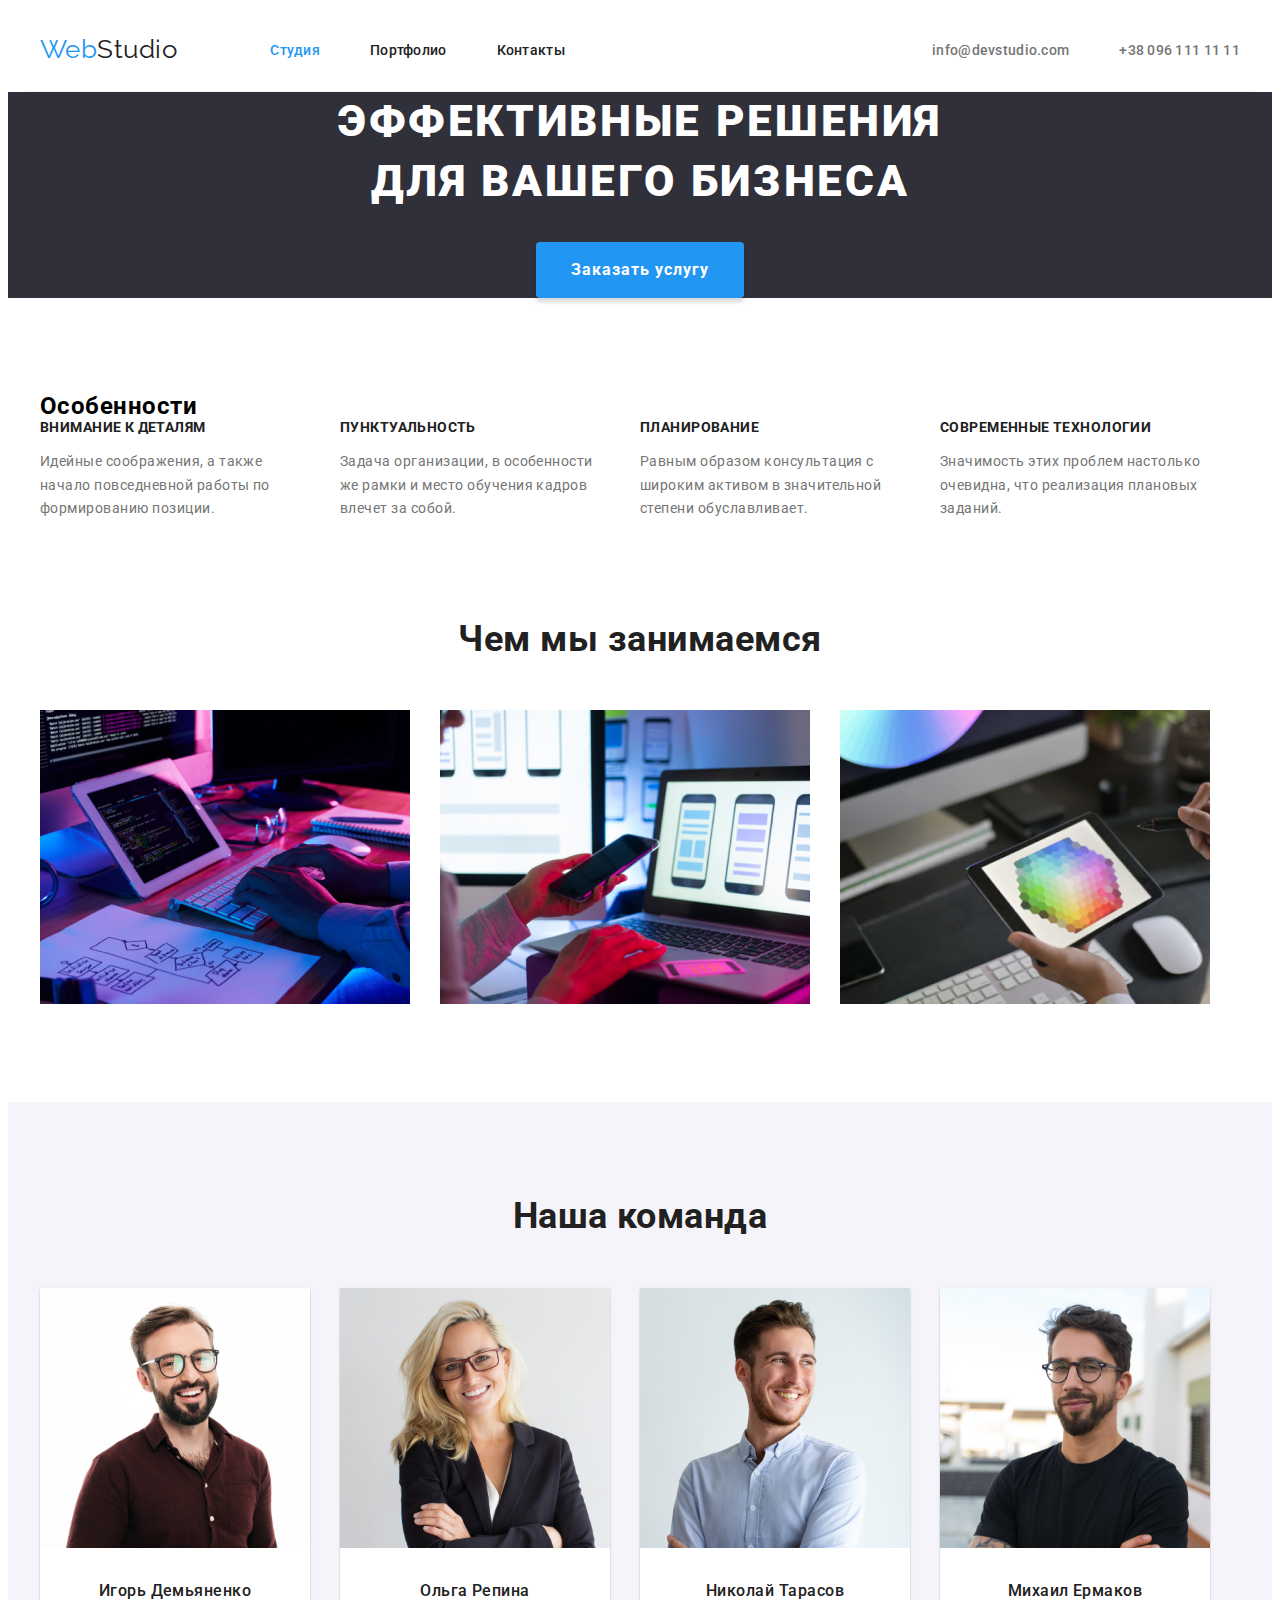
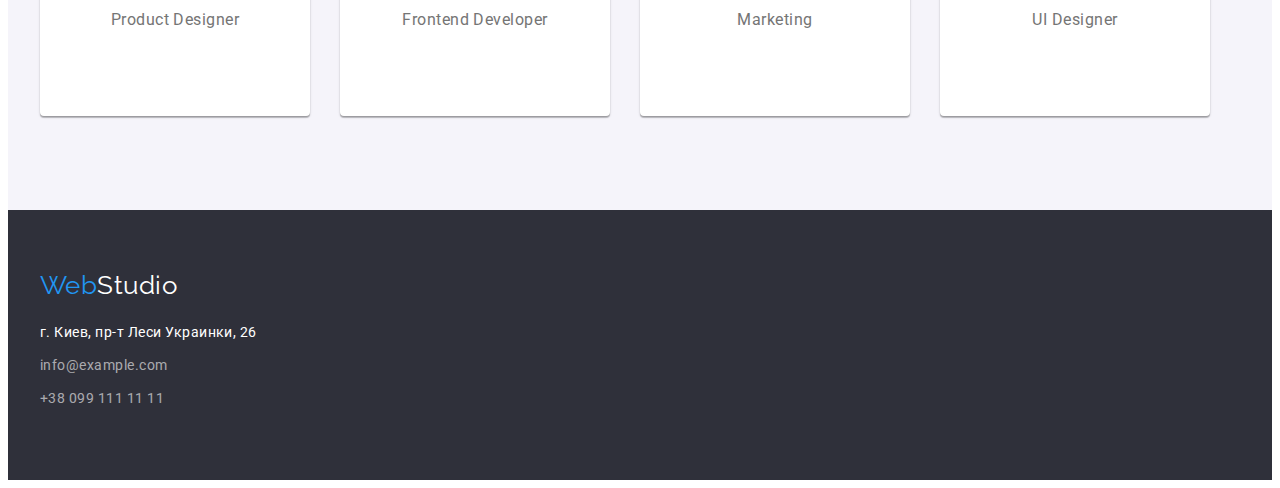
==== index.html @ 295aceac "HW03" ====
<!DOCTYPE html>
<html lang="en">
  <head>
    <meta charset="UTF-8" />
    <meta http-equiv="X-UA-Compatible" content="IE=edge" />
    <meta name="viewport" content="width=device-width, initial-scale=1.0" />
    <title>WebStudio</title>
    <link
      href="https://fonts.googleapis.com/css2?family=Raleway:wght@700&family=Roboto:wght@400;500;700;900&display=swap"
      rel="stylesheet"
    />
    <link
      rel="stylesheet"
      href="https://cdnjs.cloudflare.com/ajax/libs/modern-normalize/1.1.0/modern-normalize.min.css"
      integrity="sha512-wpPYUAdjBVSE4KJnH1VR1HeZfpl1ub8YT/NKx4PuQ5NmX2tKuGu6U/JRp5y+Y8XG2tV+wKQpNHVUX03MfMFn9Q=="
      crossorigin="anonymous"
      referrerpolicy="no-referrer"
    />
    <link rel="stylesheet" href="./css/styles.css" />
  </head>

  <body>
    <!-- Верхняя линия -->

    <header class="page-head">
      <div class="container main-nav">
        <nav class="main-nav">
          <a href="./index.html" class="logo"><span>Web</span>Studio</a>
          <ul class="site-nav">
            <li class="item">
              <a href="" class="link active">Студия</a>
            </li>
            <li class="item">
              <a href="./portfolio.html" class="link">Портфолио</a>
            </li>
            <li class="item">
              <a href="" class="link">Контакты</a>
            </li>
          </ul>
        </nav>
        <ul class="cont-nav">
          <li class="item">
            <a href="mailto:info@devstudio.com" class="link"
              >info@devstudio.com
            </a>
          </li>
          <li class="item">
            <a href="tel:+380961111111" class="link">+38 096 111 11 11</a>
          </li>
        </ul>
      </div>
    </header>

    <main>
      <!-- Шапка -->

      <section class="hero">
        <div class="container">
          <h1 class="title">
            Эффективные решения <br />
            для вашего бизнеса
          </h1>
          <button type="button" class="btn">Заказать услугу</button>
        </div>
      </section>

      <!-- Особенности -->

      <section class="feauture">
        <div class="container">
          <h2 class="title">Особенности</h2>
          <ul class="feauture-list">
            <li class="item">
              <h3 class="title">Внимание к деталям</h3>
              <p class="subtitle">
                Идейные соображения, а также начало повседневной работы по
                формированию позиции.
              </p>
            </li>
            <li class="item">
              <h3 class="title">Пунктуальность</h3>
              <p class="subtitle">
                Задача организации, в особенности же рамки и место обучения
                кадров влечет за собой.
              </p>
            </li>
            <li class="item">
              <h3 class="title">Планирование</h3>
              <p class="subtitle">
                Равным образом консультация с широким активом в значительной
                степени обуславливает.
              </p>
            </li>
            <li class="item">
              <h3 class="title">Современные технологии</h3>
              <p class="subtitle">
                Значимость этих проблем настолько очевидна, что реализация
                плановых заданий.
              </p>
            </li>
          </ul>
        </div>
      </section>

      <!-- Чем мы занимаемся -->
      <div class="container">
        <section class="work">
          <h2 class="title">Чем мы занимаемся</h2>
          <ul class="work-list">
            <li class="item">
              <img
                src="./images/img.jpg"
                alt="Верстка"
                width="370"
                height="294"
              />
            </li>
            <li class="item">
              <img
                src="./images/img2.jpg"
                alt="Дизайн"
                width="370"
                height="294"
              />
            </li>
            <li class="item">
              <img
                src="./images/img3.jpg"
                alt="Внешнее оформление"
                width="370"
                height="294"
              />
            </li>
          </ul>
        </section>
      </div>
      <!-- Наша команда -->
      <section class="team">
        <div class="container">
          <h2 class="title">Наша команда</h2>
          <ul class="team-list">
            <li class="item box">
              <img
                src="./images/man1.jpg"
                alt="Дезайнер"
                width="270"
                height="260"
              />
              <h3 class="subtitle">Игорь Демьяненко</h3>
              <p class="paragraph">Product Designer</p>
            </li>

            <li class="item box">
              <img
                src="./images/woman2.jpg"
                alt="Разработчик"
                width="270"
                height="260"
              />
              <h3 class="subtitle">Ольга Репина</h3>
              <p class="paragraph">Frontend Developer</p>
            </li>

            <li class="item box">
              <img
                src="./images/man3.jpg"
                alt="Маркетинг"
                width="270"
                height="260"
              />
              <h3 class="subtitle">Николай Тарасов</h3>
              <p class="paragraph">Marketing</p>
            </li>

            <li class="item box">
              <img
                src="./images/man4.jpg"
                alt="Дезайнер"
                width="270"
                height="260"
              />
              <h3 class="subtitle">Михаил Ермаков</h3>
              <p class="paragraph">UI Designer</p>
            </li>
          </ul>
        </div>
      </section>
    </main>
    <!-- Подвал -->

    <footer class="footer">
      <div class="container">
        <a href="./index.html" class="logo"><span>Web</span>Studio</a>
        <address>
          <ul class="address-list">
            <li class="item">
              <a
                href="https://bit.ly/3pXMvUd"
                target="_blank"
                rel="noopener noreferrer"
                class="link"
              >
                г. Киев, пр-т Леси Украинки, 26</a
              >
            </li>
            <li class="item">
              <a href="" class="cont">info@example.com</a>
            </li>
            <li class="item">
              <a href="" class="cont">+38 099 111 11 11</a>
            </li>
          </ul>
        </address>
      </div>
    </footer>
  </body>
</html>
---- css/styles.css ----
/* Палитра */
/* Цвет текста: 
  основной- #212121;
  доп- #757575;
  при hover-#2196F3; */
/* Цвет фона:
  основной- #FFFFFF;
  доп- #2F303A;
      #F5F4FA; */
body { 
  letter-spacing: 0.03em;
  font-family: Roboto, sans-serif;
  background-color: #ffffff;
}
.page-head ul, a {
  list-style: none;
  text-decoration: none;
  }
.container {
  padding-right: 15px;
  padding-left: 15px;
  margin-left: auto;
  margin-right: auto;
  width: 1200px;
  /* outline: 2px solid tomato; */
}
.page-head .main-nav {
  justify-content: space-between;
  display: flex;
  align-items: center;
}
.page-head a.active {
  color: #2196f3;
}
.page-head .container {
  border-bottom-width: 1200px;
  border-bottom: 1px solid #F5F4FA;
}
.logo {
  margin-right: 93px; 
  font-family: Raleway, cursive;
  font-size: 26px;
  line-height: 1.19;
  color: #212121;
}
.logo:hover,
.logo:focus {
  color: #2196f3;
}
.logo span {
  color: #2196f3;
}
/* site-nav */
.site-nav  {
  display: flex;
  margin-bottom: 32px;
  padding-left: 0;
  margin-top: 32px;
}
.site-nav .link {
  padding: 32px 0;
  font-weight: 500;
  font-size: 14px;
  line-height: 1.14;
  letter-spacing: 0.02em;
  color: #212121;
}
.site-nav .link:hover,
.site-nav .link:focus {
  color: #2196f3;
}
.site-nav .item {
  margin-right: 50px;
}
.site-nav .item:last-child {
  margin-right: 0;
}
/* cont-nav */
.cont-nav {
  padding: 0;
  margin-bottom: 0;
  margin-top: 0;
  display: flex;  
}
.cont-nav .item {
 margin-right: 50px;
}
.cont-nav .link { 
  padding: 0;
  font-weight: 500;
  font-size: 14px;
  line-height: 16px;
  letter-spacing: 0.02em;
  color: #757575;
}
.cont-nav .item:last-child {
  margin-right: 0;
}
.cont-nav .link:hover,
.cont-nav .link:focus {
  color: #2196f3;
}
.item .img-before::before {
  display: inline-block;
  overflow-x: clip;
  width: 16px;
  height: 12px;
  margin-right: 10px;
  background-repeat: no-repeat;
  background-position: center;
  background-size: contain; 
}
.item .mail::before {
  content: url("../images/envelope.svg");
} 
.item .tel::before {
  content: url("../images/Vector.svg");
}
/* hero*/
 .hero ul, a {
  list-style: none;
  text-decoration: none;
  }
.hero  {
  text-align: center;
  color: #ffffff;
  background-color: #2f303a;
  margin-left: auto;
  margin-right: auto;
}
.hero .title {
  margin-bottom:30px;
  margin-top: 0;
  font-weight: 900;
  font-size: 44px;
  line-height: 1.36;
  letter-spacing: 0.06em;
  text-transform: uppercase;
}
.hero .btn {
  font-family: "Roboto";
  font-style: normal;
  font-weight: 700;
  font-size: 16px;
  line-height: 30px;
  letter-spacing: 0.06em;
  cursor: pointer;
  color: #ffffff;
  background-color: #2196f3;
  border-radius: 4px;
  border: solid transparent;
  padding: 10px 32px;
  box-shadow: 0px 4px 4px rgba(0, 0, 0, 0.15);
} 
/* section */
.feauture ul, a {
  list-style: none;
  text-decoration: none;
  }
.feauture .container {
  padding-top: 94px;
  padding-bottom: 94px;
}
.feauture-list {
  padding: 0;
  margin-bottom: 0;
  margin-top: 0;
  display: flex;
}
.feauture h2 {
  margin: 0;
  padding: 0;
  text-align: start;
}
.feauture-list .title {
  font-weight: 700;
  font-size: 14px;
  line-height: 1.14;
  letter-spacing: 0.03em;
  text-transform: uppercase;
  margin-top: 0;
  color: #212121;
}
.feauture-list .subtitle {
  min-height: 75px;
  width: 270px;
  margin-bottom: 0;
  font-weight: 400;
  font-size: 14px;
  line-height: 1.71;
  color: #757575;
}
.feauture .item {
  margin-right: 30px;
}
.feauture .item:last-child {
  margin-right: 0;
}
/* work */
.work ul, a {
  list-style: none;
  text-decoration: none;
  }
.work-list .item {
  margin-right: 30px;
}
.work-list .item:last-child {
  margin-right: 0;
}
.work-list {
  padding-bottom: 94px;
  padding-left: 0;
  margin-bottom: 0;
  margin-top: 0;
  display: flex;
}
.work .title {
  text-align: center;
  margin-bottom: 50px;
  margin-top: 0;
  font-size: 36px;
  line-height: 1.16;
  color: #212121;
}
/* team */
.team ul, a {
  list-style: none;
  text-decoration: none;
  }
.team {
  background-color: #f5f4fa;
}
.team .title {
  text-align: center;
  padding-top: 94px;
  margin-top: 0;
  margin-bottom: 50px;
  font-size: 36px;
  line-height: 1.16;
  color: #212121;
}
.team-list {
  padding-left: 0;
  padding-bottom: 94px;
  margin-top: 0;
  margin-bottom: 0;
  display: flex;
}
.team-list img {
  margin-bottom: 30px;
}
.team-list .subtitle {
  margin-top: 0;
  margin-bottom: 10px;
  font-weight: 500;
  font-size: 16px;
  line-height: 1.18;
  color: #212121;
}
.team-list .paragraph {
  margin-top: 0;
  margin-bottom: 30px;
  font-weight: 400;
  font-size: 16px;
  line-height: 1.18;
  color: #757575;
}
.team-list .box {
  text-align: center;
  width: 270px;
  height: 428px;
  box-shadow:
   0px 1px 3px 
   rgba(0, 0, 0, 0.12), 0px 1px 1px 
   rgba(0, 0, 0, 0.14), 0px 2px 1px 
   rgba(0, 0, 0, 0.2);
  border-radius: 0px 0px 4px 4px;
  background-color: #ffffff;
}
.team-list .item { 
  margin-right: 30px;
}
.team-list .item:last-child {
  margin-right: 0;
}
/* footer */
.footer ul, a {
  list-style: none;
  text-decoration: none;
  }
.footer .logo {
  display: block;
  padding-top: 60px;
  margin-bottom: 20px;
  font-family: "Raleway";
  font-size: 26px;
  line-height: 1.19;
  color: #ffffff;
}
.footer .logo:hover,
.logo:focus {
  color: #2196f3;
}
.footer { 
  margin-top: 0;
  background-color: #2f303a;
}
.footer .title {
  color: #ffffff;
}
.address-list {
  padding-bottom: 60px;
  padding-left: 0;
  margin-top: 0;
  margin-bottom: 0;
  font-family: "Roboto";
  font-style: normal;
  font-weight: 400;
  font-size: 14px;
  line-height: 1.71;
}
.address-list .item {
  margin-bottom: 9px;
}
.address-list .link {
  color: #ffffff;
}
.address-list .link:hover,
.link:focus {
  color: #2196f3;
}
.address-list .cont {
  color: rgba(255, 255, 255, 0.6);
}
.address-list .cont:hover,
.cont:focus {
  color: #2196f3;
}
/* portfolio */
.portfolio ul, a {
  list-style: none;
  text-decoration: none;
  }
.portfolio {
  padding-top: 94px;
  padding-bottom: 94px;
  text-align: center;
  background-color: #ffffff;
}
.portfolio .title {
  margin-top: 0;
  margin-bottom: 50px;
}
.portfolio .menu {
  display: flex;
  padding: 0;
}
.portfolio .subtitle {
  font-weight: 700;
  font-size: 18px;
  line-height: 2;
  letter-spacing: 0.06em;
}
.portfolio .paragraph {
  font-size: 16px;
  line-height: 1.87;
  color: #757575;
}
.portfolio .btn {
  font-family: Roboto, sans-serif;
  font-weight: 500;
  font-size: 16px;
  line-height: 1.62;
  letter-spacing: 0.03em;
  background-color: #F5F4FA;
  border-radius: 4px ;
  border: solid transparent;
  width: 128px;
  height: 38px;
}
.menu .btn:hover,
.btn:focus {
  color: #ffffff;
  background-color: #2196f3;
  box-shadow: 0px 3px 1px rgba(0, 0, 0, 0.1), 0px 1px 2px rgba(0, 0, 0, 0.08), 0px 2px 2px rgba(0, 0, 0, 0.12);
  border-radius: 4px;
}
.menu {
  text-align: center;
  justify-content: center;
  display: flex;
  margin-top: 0;
  margin-bottom: 50px;
}
.menu .item { 
  border: 0;
  margin-right: 8px;
}
.menu .item:last-child {
margin-right: 0;
}
.examples-list .link {
  color: inherit;
}
.examples-list {
   display: flex;
   flex-wrap: wrap;
   padding-bottom:0;
   padding-left: 0;
   margin-bottom: 0;
}
.examples-list .item {
  margin-bottom: 30px;
  margin-right: 30px;
  width: 370px;
}
.border-botom {
  margin-top: -4px;
  width: 370px;
  height: 120px;
  border: 1px solid #eeeeee;
}
.examples-list .item:nth-of-type(3n) {
  margin-right: 0;
}
.examples-list .item:nth-last-of-type(-n + 3) {
  margin-bottom: 0;
}
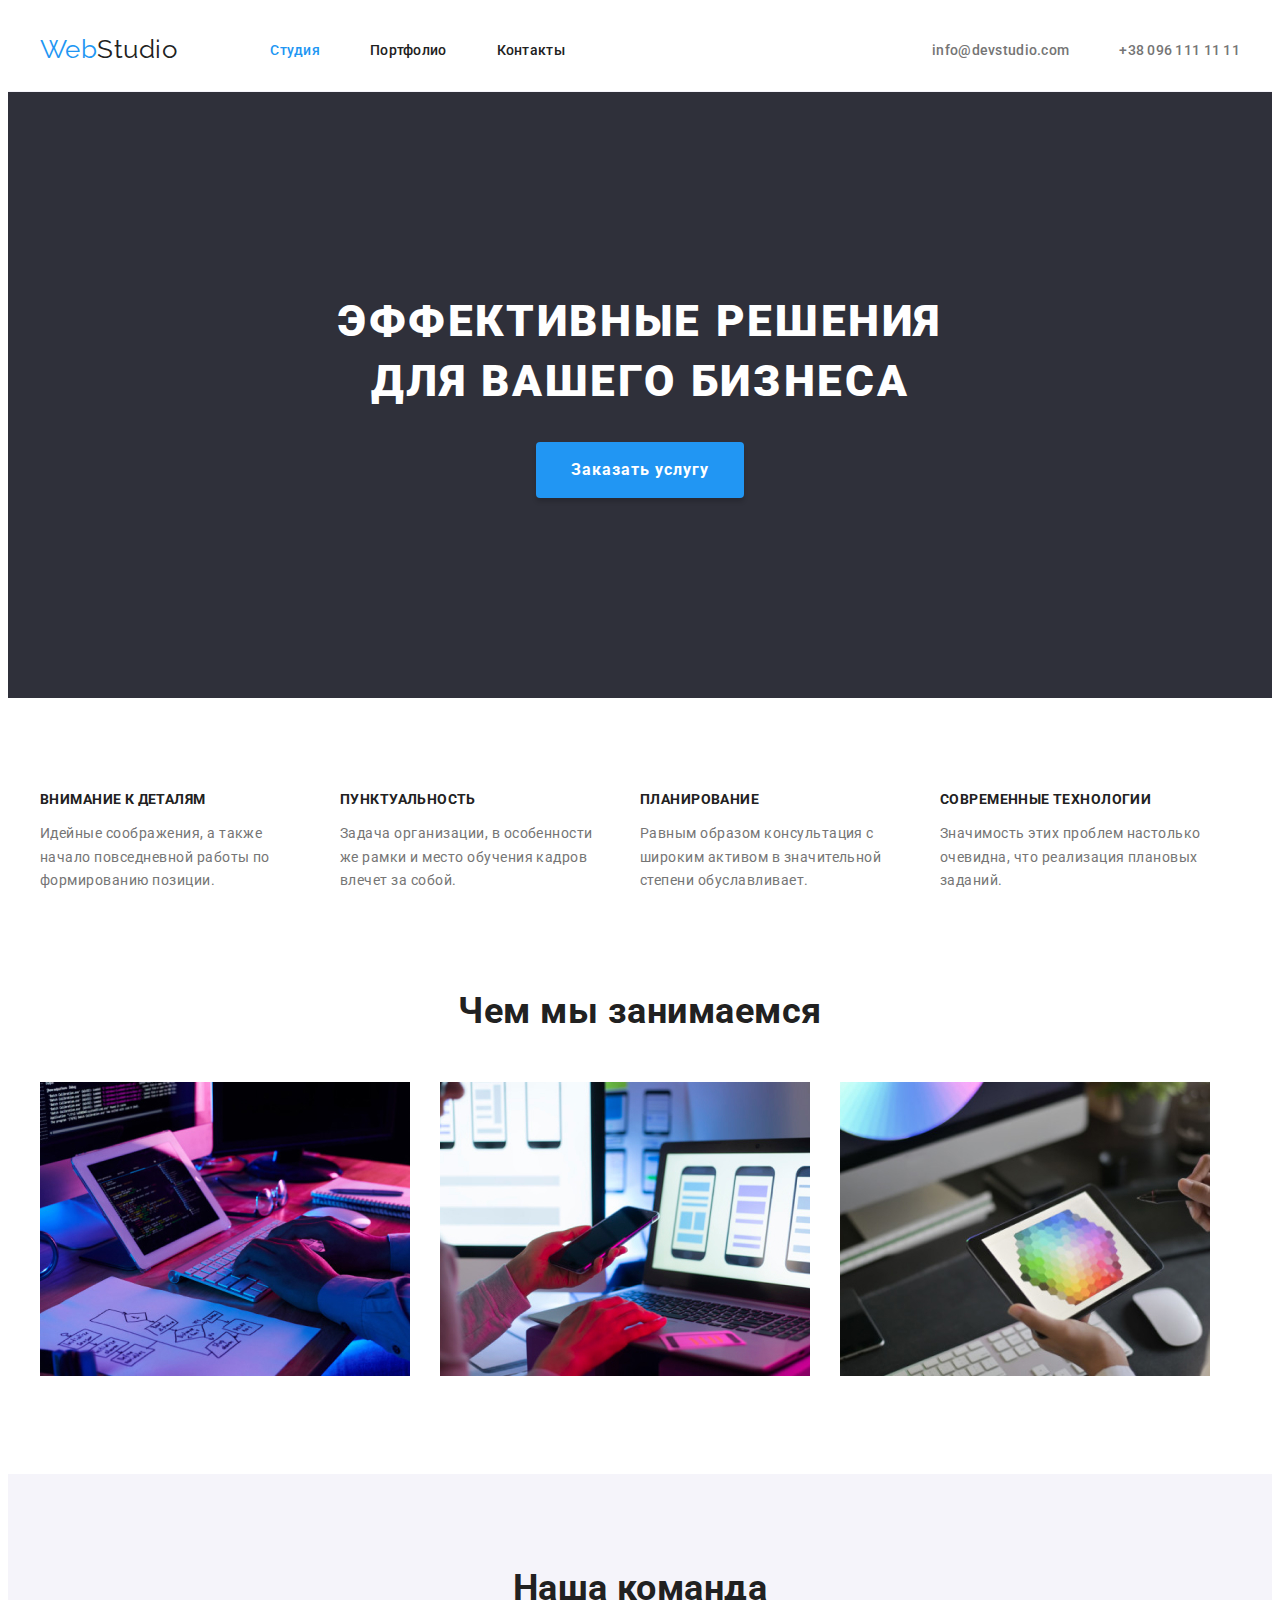
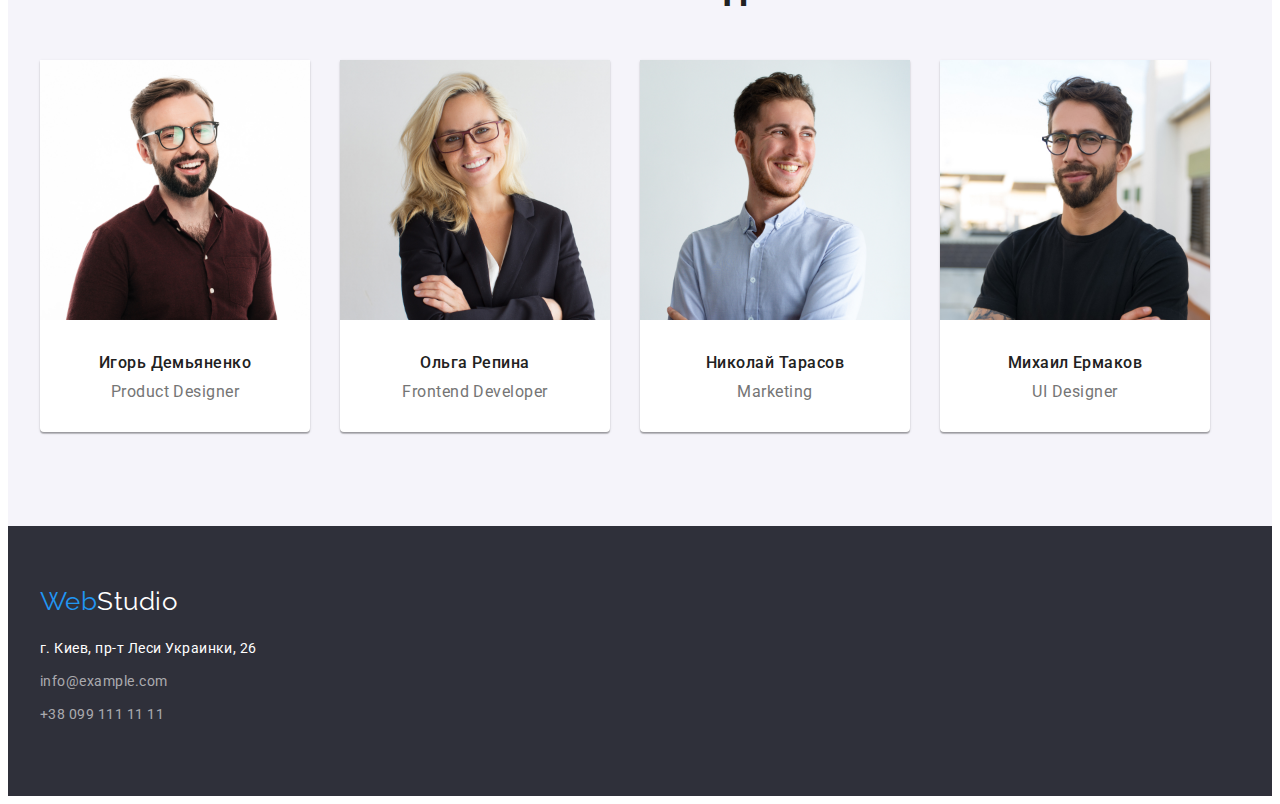
==== commit 180fba8d: "change" ====
--- a/index.html
+++ b/index.html
@@ -68,7 +68,7 @@
 
       <section class="feauture">
         <div class="container">
-          <h2 class="title">Особенности</h2>
+          <h2 class="titleHidden">Особенности</h2>
           <ul class="feauture-list">
             <li class="item">
               <h3 class="title">Внимание к деталям</h3>
@@ -103,8 +103,9 @@
       </section>
 
       <!-- Чем мы занимаемся -->
-      <div class="container">
+      
         <section class="work">
+          <div class="container">
           <h2 class="title">Чем мы занимаемся</h2>
           <ul class="work-list">
             <li class="item">
@@ -132,8 +133,9 @@
               />
             </li>
           </ul>
+        </div>
         </section>
-      </div>
+      
       <!-- Наша команда -->
       <section class="team">
         <div class="container">
--- a/css/styles.css
+++ b/css/styles.css
@@ -32,8 +32,8 @@
 .page-head a.active {
   color: #2196f3;
 }
-.page-head .container {
-  border-bottom-width: 1200px;
+.page-head  {
+  
   border-bottom: 1px solid #F5F4FA;
 }
 .logo {
@@ -127,6 +127,8 @@
   background-color: #2f303a;
   margin-left: auto;
   margin-right: auto;
+  padding-top: 200px;
+  padding-bottom: 200px;
 }
 .hero .title {
   margin-bottom:30px;
@@ -157,9 +159,12 @@
   list-style: none;
   text-decoration: none;
   }
-.feauture .container {
+.feauture  {
   padding-top: 94px;
   padding-bottom: 94px;
+}
+ .titleHidden {
+  display: none;
 }
 .feauture-list {
   padding: 0;
@@ -201,6 +206,9 @@
   list-style: none;
   text-decoration: none;
   }
+  .work {
+    padding-bottom: 94px;
+  }
 .work-list .item {
   margin-right: 30px;
 }
@@ -208,7 +216,7 @@
   margin-right: 0;
 }
 .work-list {
-  padding-bottom: 94px;
+  padding-bottom: 0;
   padding-left: 0;
   margin-bottom: 0;
   margin-top: 0;
@@ -228,11 +236,13 @@
   text-decoration: none;
   }
 .team {
+  padding-top: 94px;
+  padding-bottom: 94px;
   background-color: #f5f4fa;
 }
 .team .title {
   text-align: center;
-  padding-top: 94px;
+  padding-top: 0;
   margin-top: 0;
   margin-bottom: 50px;
   font-size: 36px;
@@ -241,7 +251,7 @@
 }
 .team-list {
   padding-left: 0;
-  padding-bottom: 94px;
+  padding-bottom: 0;
   margin-top: 0;
   margin-bottom: 0;
   display: flex;
@@ -268,7 +278,7 @@
 .team-list .box {
   text-align: center;
   width: 270px;
-  height: 428px;
+  
   box-shadow:
    0px 1px 3px 
    rgba(0, 0, 0, 0.12), 0px 1px 1px 
@@ -290,7 +300,7 @@
   }
 .footer .logo {
   display: block;
-  padding-top: 60px;
+  padding-top: 0;
   margin-bottom: 20px;
   font-family: "Raleway";
   font-size: 26px;
@@ -302,6 +312,8 @@
   color: #2196f3;
 }
 .footer { 
+  padding-top: 60px;
+  padding-bottom: 60px;
   margin-top: 0;
   background-color: #2f303a;
 }
@@ -309,7 +321,7 @@
   color: #ffffff;
 }
 .address-list {
-  padding-bottom: 60px;
+  padding-bottom: 0;
   padding-left: 0;
   margin-top: 0;
   margin-bottom: 0;
@@ -360,11 +372,13 @@
   font-size: 18px;
   line-height: 2;
   letter-spacing: 0.06em;
+  margin: 0;
 }
 .portfolio .paragraph {
   font-size: 16px;
   line-height: 1.87;
   color: #757575;
+  margin: 0;
 }
 .portfolio .btn {
   font-family: Roboto, sans-serif;
@@ -375,8 +389,10 @@
   background-color: #F5F4FA;
   border-radius: 4px ;
   border: solid transparent;
-  width: 128px;
+  
   height: 38px;
+  padding-left: 22px;
+  padding-right: 22px;
 }
 .menu .btn:hover,
 .btn:focus {
@@ -410,14 +426,16 @@
    margin-bottom: 0;
 }
 .examples-list .item {
+  text-align: left;
   margin-bottom: 30px;
   margin-right: 30px;
   width: 370px;
 }
 .border-botom {
+  padding: 20px 24px;
   margin-top: -4px;
   width: 370px;
-  height: 120px;
+  
   border: 1px solid #eeeeee;
 }
 .examples-list .item:nth-of-type(3n) {
